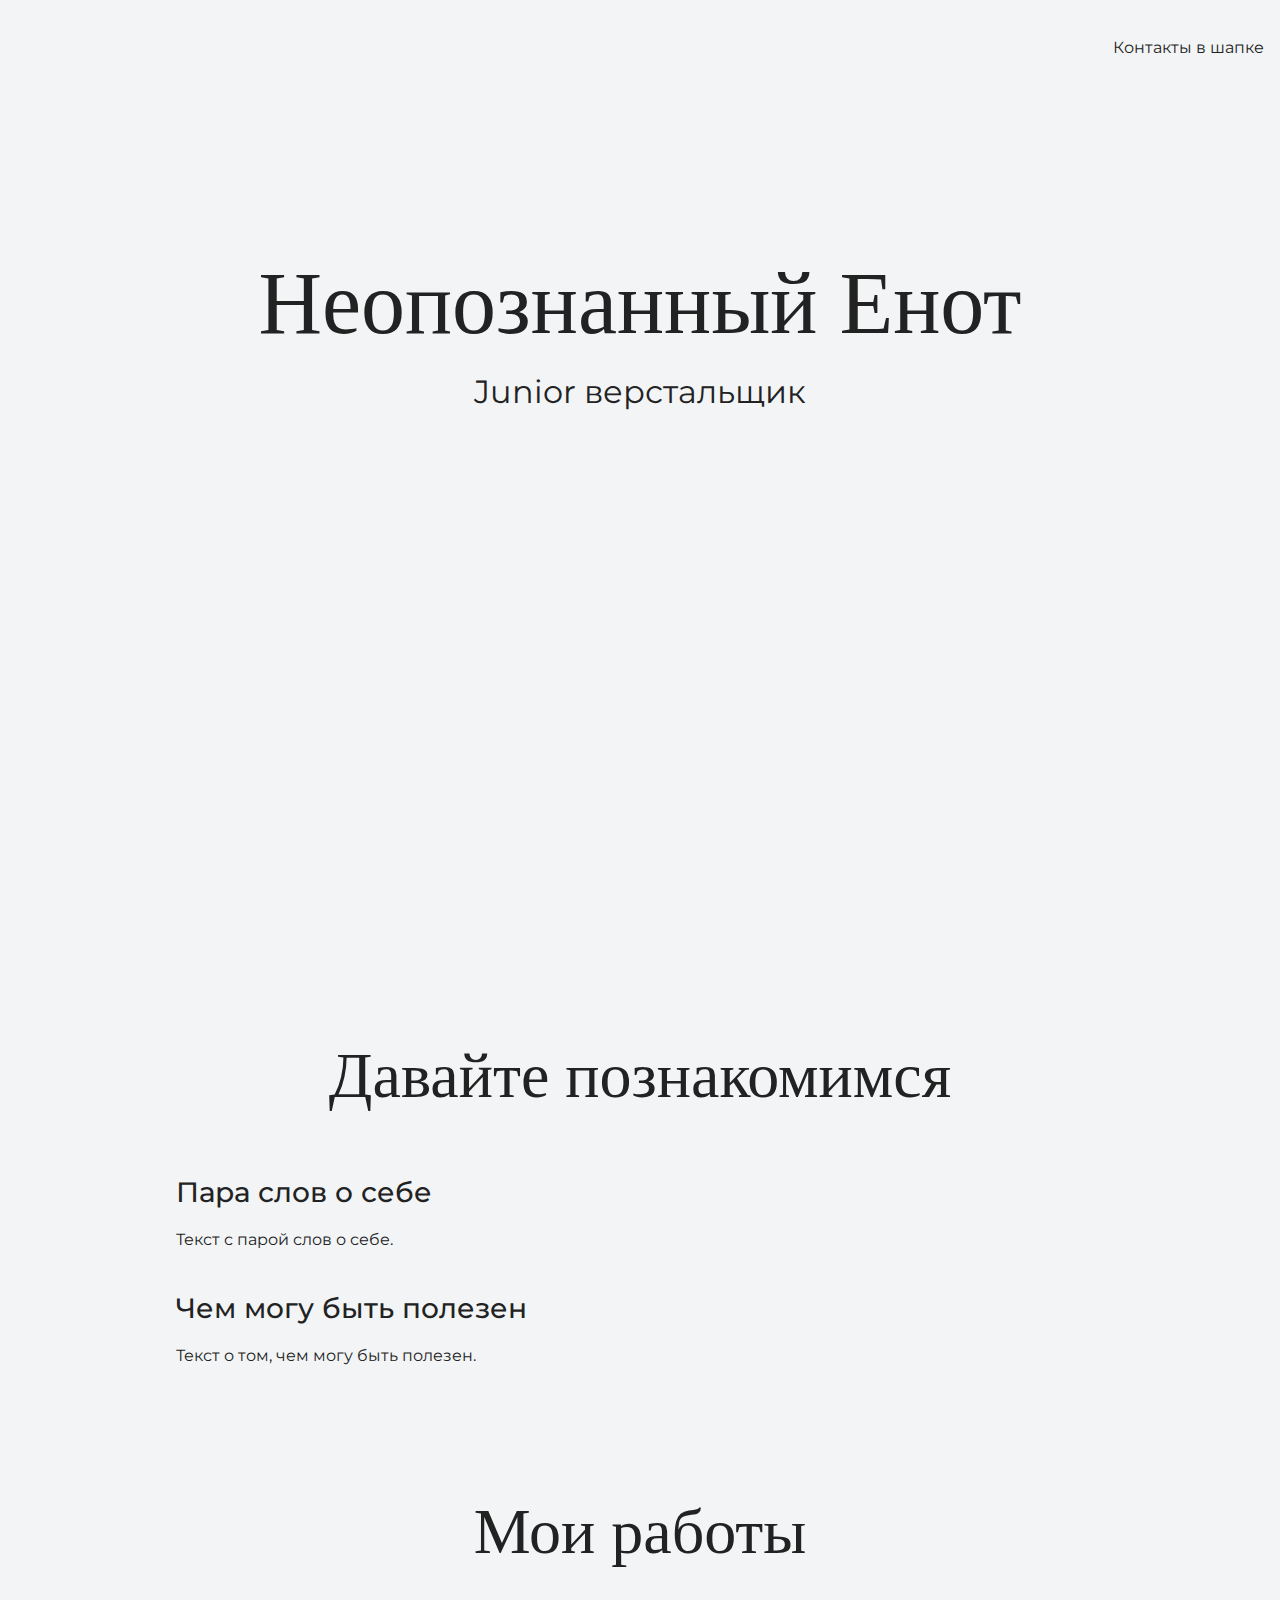
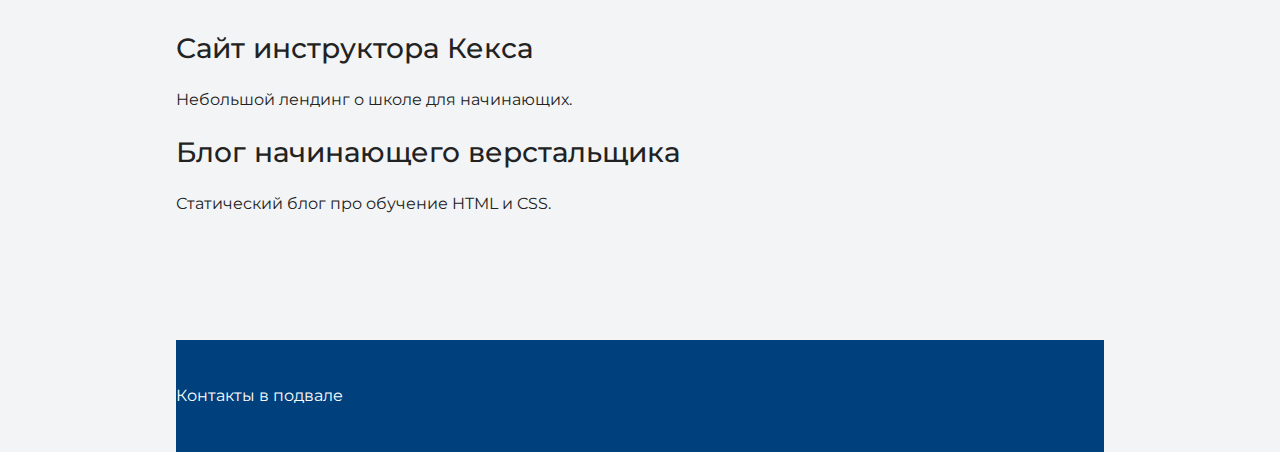
==== index.html @ fd1e77f4 "Закинул файлы" ====
<!DOCTYPE html>
<html lang="ru">
  <head>
	<link href="https://fonts.googleapis.com/css?family=Montserrat:400,500,700|Old+Standard+TT&display=swap&subset=cyrillic" rel="stylesheet">
    <meta charset="UTF-8">
    <link rel="stylesheet" href="style.css">
    <title>Портфолио Junior верстальщика</title>
  </head>

  <body>
    <header class="page-header">
	<div class="container">
      Контакты в шапке
    </div>
	</header>

    <section class="hero-image">
	<div class="container">
      <h1 class="heading">Неопознанный Енот</h1>
		<p>Junior верстальщик</p>
	  </div>
    </section>

    <section class="intro">
	<div class="container">
      <h2 class="subheading">Давайте познакомимся</h2>
		<h3>Пара слов о себе</h3>
			<p>Текст с парой слов о себе.</p>
		<h3>Чем могу быть полезен</h3>
			<p>Текст о том, чем могу быть полезен.</p>
    </div>
	</section>

    <section class="portfolio">
	<div class="container">
		<h2 class="subheading">Мои работы</h2>
	
		<h3>Сайт инструктора Кекса</h3>
		<p>Небольшой лендинг о школе для начинающих.</p>
	
		<h3>Блог начинающего верстальщика</h3>
		<p>Статический блог про обучение HTML и CSS.</p>
    </div>
	</section>

	<div class="container">
		<footer class="page-footer">
		Контакты в подвале
		</footer>
	</div>
  </body>
</html>
---- style.css ----
body {
  margin: 0;
  min-width: 960px;
  font-family: "Montserrat", "Helvetica", "Arial", sans-serif;
  font-size: 16px;
  line-height: 32px;
  color: #222222;
  background-color: #f2f4f6;
  background-image: url("img/hero-bg.jpg");
  background-repeat: no-repeat;
  background-position: top center;
}

.container {
  max-width: 928px;
  margin: 0 auto;
  padding: 0 16px;
}

.page-header {
  margin: 0 0 160px;
  padding: 32px 0 32px;
}

.page-header .container,
.page-footer .container {
  max-width: 1408px;
  text-align: right;
}

.page-header a {
  margin-left: 56px;
  color: #288be6;
  text-decoration: none;
  background-repeat: no-repeat;
  background-position: left;
}

.header-email {
  padding-left: 30px;
  background-image: url("img/icon-email-header.svg");
}

.header-phone {
  padding-left: 25px;
  background-image: url("img/icon-phone-header.svg");
}

.hero-image {
  margin-bottom: 620px;
}

.hero-image .container {
  max-width: 1408px;
  text-align: center;
}

.heading {
  margin: 0 0 16px;
  font-family: "Old Standard TT", "Times", "Times New Roman", serif;
  font-size: 88px;
  line-height: 96px;
  font-weight: 400;
}

.hero-image p {
  margin: 0;
  font-size: 32px;
  line-height: 48px;
}

.intro {
  margin: 0 0 120px;
}

.subheading {
  margin: 0 0 56px;
  font-family: "Old Standard TT", "Times", "Times New Roman", serif;
  font-size: 64px;
  line-height: 80px;
  font-weight: 400;
  text-align: center;
}

.user-image {
  margin: 0 0 32px;
  text-align: center;
}

.intro h3,
.portfolio h3 {
  margin: 0 0 12px;
  font-size: 28px;
  line-height: 40px;
  font-weight: 500;
}

.intro p {
  margin: 0 0 32px;
}

.skills-list {
  margin: 0;
  padding: 0;
}

.skills-list dt {
  padding-left: 32px;
  background-repeat: no-repeat;
  background-position: left;
}

.skill-html {
  background-image: url("img/icon-html.svg");
}

.skill-css {
  background-image: url("img/icon-css.svg");
}

.level {
  margin: 4px 0 16px;
  padding: 0;
  height: 14px;
  font-size: 0;
  background-color: #ffffff;
  border: 1px solid #86c3fa;
  border-radius: 8px;
}

.level div {
  margin: 1px;
  height: 12px;
  background-color: #288be6;
  border-radius: 6px;
}

.portfolio {
  margin: 0 0 120px;
}

.projects {
  margin: 0;
  padding: 0;
  list-style: none;
}

.projects li {
  margin: 0 0 80px;
}

.project-image {
  margin: 0 0 24px;
  text-align: center;
}

.projects p {
  margin: 0 0 24px;
}

.button {
  padding: 6px 20px;
  display: inline-block;
  vertical-align: baseline;
  text-decoration: none;
  text-transform: uppercase;
  border-radius: 4px;
  background-color: #288be6;
  color: #ffffff;
}

.page-footer {
  padding: 40px 0;
  background-color: #00417d;
  color: #ffffff;
}

.page-footer a {
  margin-left: 56px;
  color: inherit;
  text-decoration: none;
  background-repeat: no-repeat;
  background-position: left;
}

.footer-email {
  padding-left: 30px;
  background-image: url("img/icon-email-footer.svg");
}

.footer-phone {
  padding-left: 25px;
  background-image: url("img/icon-phone-footer.svg");
}
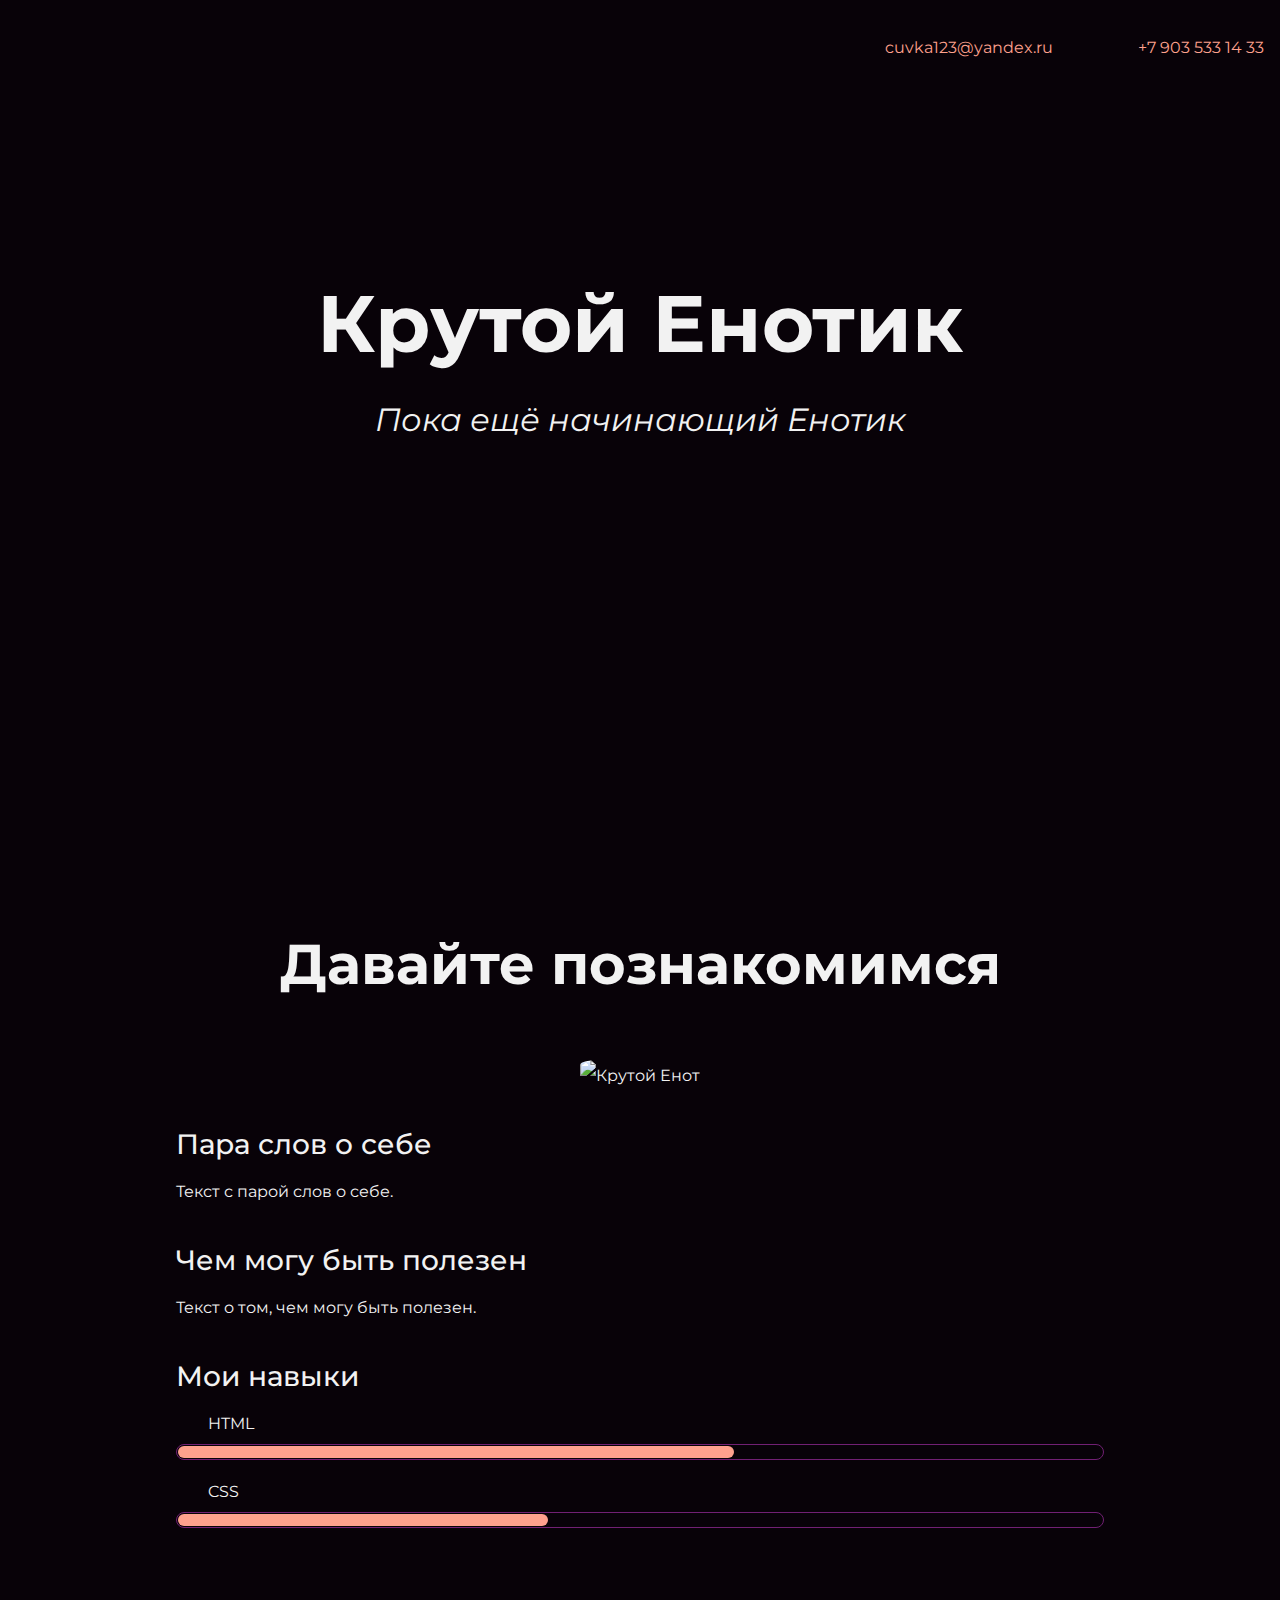
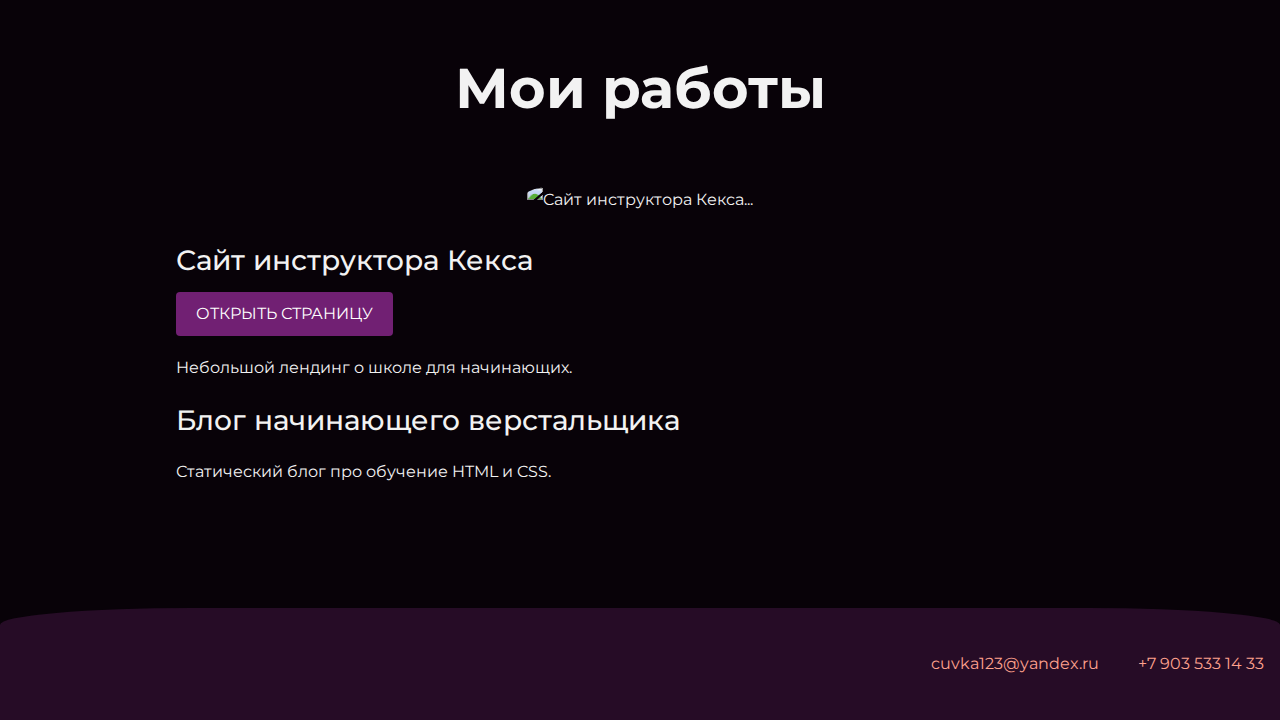
==== commit 67b0492e: "23" ====
--- a/index.html
+++ b/index.html
@@ -4,38 +4,63 @@
 	<link href="https://fonts.googleapis.com/css?family=Montserrat:400,500,700|Old+Standard+TT&display=swap&subset=cyrillic" rel="stylesheet">
     <meta charset="UTF-8">
     <link rel="stylesheet" href="style.css">
-    <title>Портфолио Junior верстальщика</title>
+    <title>Портфолио темного программиста</title>
   </head>
 
   <body>
     <header class="page-header">
-	<div class="container">
-      Контакты в шапке
-    </div>
+		<div class="container">
+			<a class="header-email" href="mailto:cuvka123@yandex.ru">cuvka123@yandex.ru</a>
+			<a class="header-phone" href="tel:+79035331433">+7 903 533 14 33</a>
+		</div>
 	</header>
 
     <section class="hero-image">
-	<div class="container">
-      <h1 class="heading">Неопознанный Енот</h1>
-		<p>Junior верстальщик</p>
-	  </div>
+		<div class="container">
+			<h1 class="heading">Крутой Енотик</h1>
+				<p><em>Пока ещё начинающий Енотик</em></p>
+		</div>
     </section>
 
     <section class="intro">
-	<div class="container">
-      <h2 class="subheading">Давайте познакомимся</h2>
-		<h3>Пара слов о себе</h3>
-			<p>Текст с парой слов о себе.</p>
-		<h3>Чем могу быть полезен</h3>
-			<p>Текст о том, чем могу быть полезен.</p>
-    </div>
+		<div class="container">
+			<h2 class="subheading">Давайте познакомимся</h2>
+			<figure class="user-image">
+				<!--Лучше всегда указывать реальный размер фото, чтобы браузер быстрее прогружал элемент (фото).-->
+				<img src="files/i.jpg" width="836" height="720" alt="Крутой Енот" style="border-radius: 15%;"> 
+			</figure>
+				
+			<div>
+				<h3>Пара слов о себе</h3>
+					<p>Текст с парой слов о себе.</p>
+			</div>
+			
+			<div>
+				<h3>Чем могу быть полезен</h3>
+					<p>Текст о том, чем могу быть полезен.</p>
+			</div>
+			
+			<div class="skills"> 
+				<h3> Мои навыки</h3>
+				<dl class="skills-list">
+					<dt class="skill-html">HTML</dt>
+						<dd class="level"><div style="width: 60%";>60%</div></dd>
+					<dt class="skill-css">CSS</dt>
+						<dd class="level"><div style="width: 40%;">40%</div></dd>
+				</dl>
+			</div>
+		</div>
 	</section>
 
     <section class="portfolio">
 	<div class="container">
 		<h2 class="subheading">Мои работы</h2>
+		<figure class="project-image">
+		<img src="files/project.jpg" width="928" height="536" style="border-radius: 30%" alt="Cайт инструктора Кекса...">
+		</figure>
 	
 		<h3>Сайт инструктора Кекса</h3>
+		<a class="button" href="source/project/index.html">Открыть страницу</a>
 		<p>Небольшой лендинг о школе для начинающих.</p>
 	
 		<h3>Блог начинающего верстальщика</h3>
@@ -43,10 +68,13 @@
     </div>
 	</section>
 
-	<div class="container">
+	<div class="container-footer">
 		<footer class="page-footer">
-		Контакты в подвале
+		<div class="container">
+		<a class="footer-email" href="mailto:cuvka123@yandex.ru">cuvka123@yandex.ru</a>
+		<a class="footer-phone" href="tel:+79035331433">+7 903 533 14 33</a>
 		</footer>
+		</div>
 	</div>
   </body>
-</html>+</html>
--- a/style.css
+++ b/style.css
@@ -4,8 +4,8 @@
   font-family: "Montserrat", "Helvetica", "Arial", sans-serif;
   font-size: 16px;
   line-height: 32px;
-  color: #222222;
-  background-color: #f2f4f6;
+  color: #f2f2f2;
+  background-color: #080208;
   background-image: url("img/hero-bg.jpg");
   background-repeat: no-repeat;
   background-position: top center;
@@ -17,8 +17,14 @@
   padding: 0 16px;
 }
 
+.container-footer {
+  max-width: 3600px;
+  margin: 0 auto;
+  padding: 0px;
+}
+
 .page-header {
-  margin: 0 0 160px;
+  margin: 0 0 180px;
   padding: 32px 0 32px;
 }
 
@@ -30,7 +36,7 @@
 
 .page-header a {
   margin-left: 56px;
-  color: #288be6;
+  color: #fea18d;
   text-decoration: none;
   background-repeat: no-repeat;
   background-position: left;
@@ -38,16 +44,16 @@
 
 .header-email {
   padding-left: 30px;
-  background-image: url("img/icon-email-header.svg");
+  background-image: url("img/icon-email.svg");
 }
 
 .header-phone {
   padding-left: 25px;
-  background-image: url("img/icon-phone-header.svg");
+  background-image: url("img/icon-phone.svg");
 }
 
 .hero-image {
-  margin-bottom: 620px;
+  margin-bottom: 480px;
 }
 
 .hero-image .container {
@@ -56,11 +62,9 @@
 }
 
 .heading {
-  margin: 0 0 16px;
-  font-family: "Old Standard TT", "Times", "Times New Roman", serif;
-  font-size: 88px;
+  margin: 0 0 24px;
+  font-size: 80px;
   line-height: 96px;
-  font-weight: 400;
 }
 
 .hero-image p {
@@ -75,10 +79,8 @@
 
 .subheading {
   margin: 0 0 56px;
-  font-family: "Old Standard TT", "Times", "Times New Roman", serif;
-  font-size: 64px;
+  font-size: 56px;
   line-height: 80px;
-  font-weight: 400;
   text-align: center;
 }
 
@@ -123,15 +125,15 @@
   padding: 0;
   height: 14px;
   font-size: 0;
-  background-color: #ffffff;
-  border: 1px solid #86c3fa;
+  background-color: #080208;
+  border: 1px solid #712073;
   border-radius: 8px;
 }
 
 .level div {
   margin: 1px;
   height: 12px;
-  background-color: #288be6;
+  background-color: #fea18d;
   border-radius: 6px;
 }
 
@@ -165,19 +167,20 @@
   text-decoration: none;
   text-transform: uppercase;
   border-radius: 4px;
-  background-color: #288be6;
+  background-color: #712073;
   color: #ffffff;
 }
 
 .page-footer {
   padding: 40px 0;
-  background-color: #00417d;
-  color: #ffffff;
+  background-color: #260c26;
+  border-top-left-radius: 15%;
+  border-top-right-radius: 15%;
 }
 
 .page-footer a {
-  margin-left: 56px;
-  color: inherit;
+  margin-left: 10px;
+  color: #fea18d;
   text-decoration: none;
   background-repeat: no-repeat;
   background-position: left;
@@ -185,10 +188,10 @@
 
 .footer-email {
   padding-left: 30px;
-  background-image: url("img/icon-email-footer.svg");
+  background-image: url("img/icon-email.svg");
 }
 
 .footer-phone {
   padding-left: 25px;
-  background-image: url("img/icon-phone-footer.svg");
-}+  background-image: url("img/icon-phone.svg");
+}
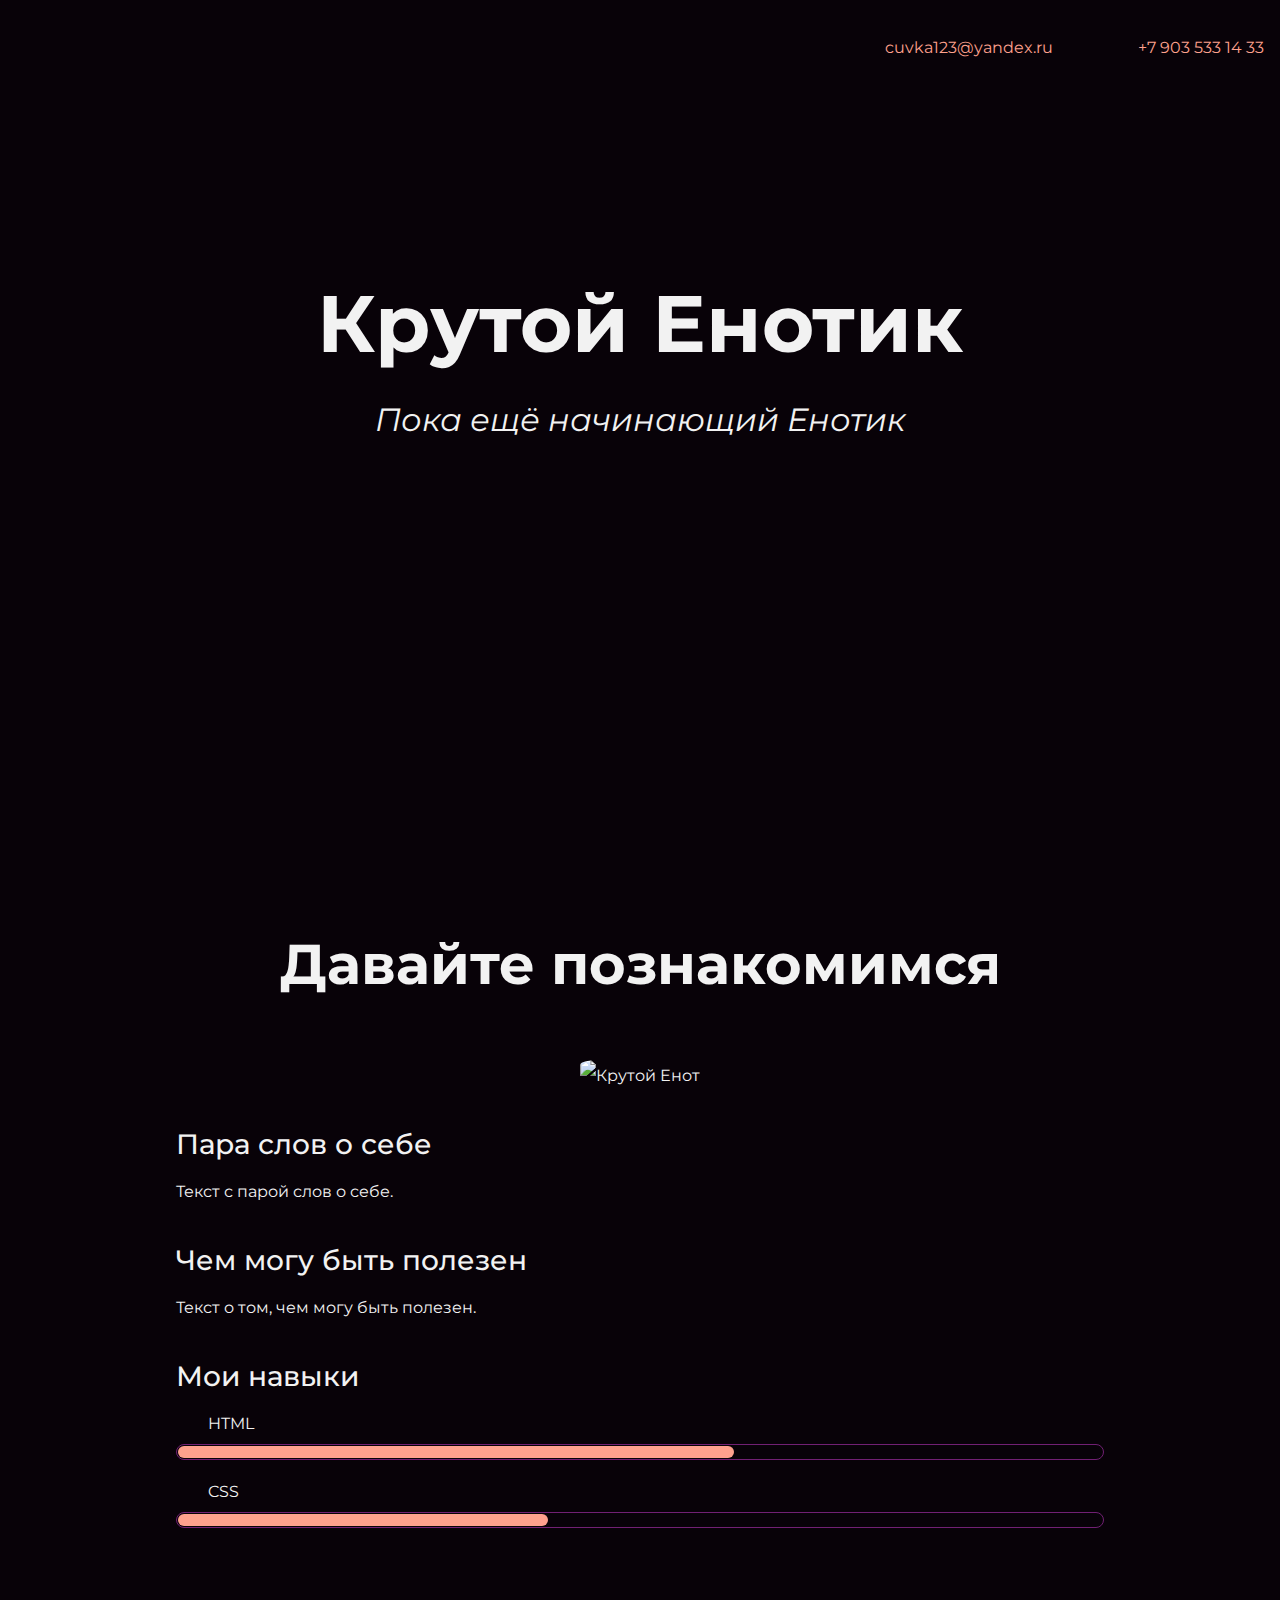
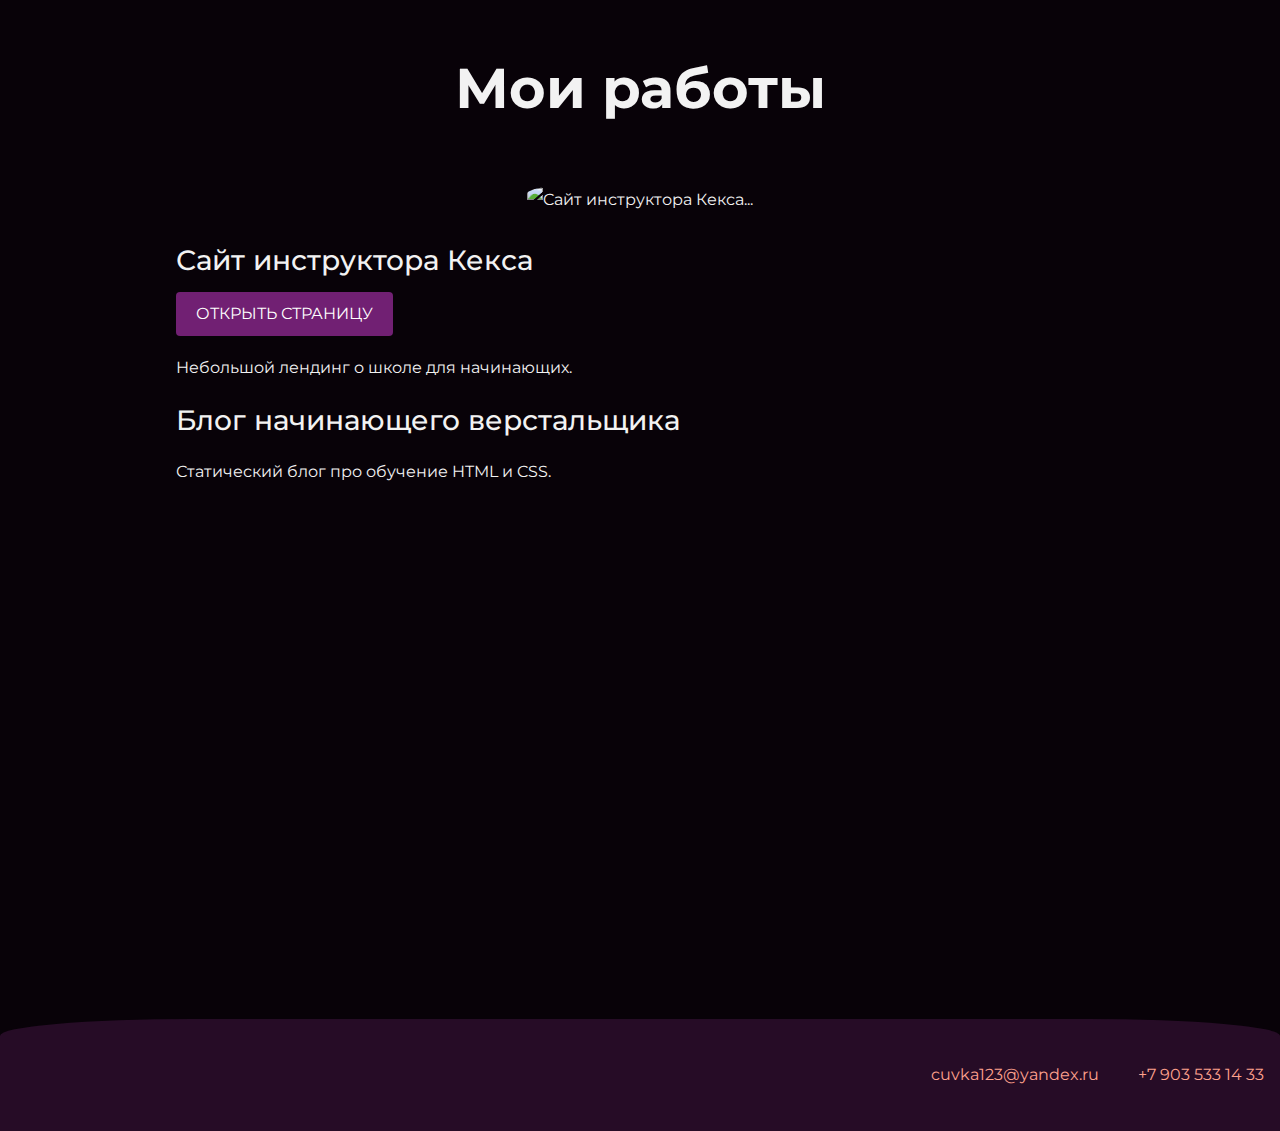
==== commit 816bc681: "1" ====
--- a/index.html
+++ b/index.html
@@ -56,7 +56,7 @@
 	<div class="container">
 		<h2 class="subheading">Мои работы</h2>
 		<figure class="project-image">
-		<img src="files/project.jpg" width="928" height="536" style="border-radius: 30%" alt="Cайт инструктора Кекса...">
+		<img src="files/project.jpg" width="728" height="436" style="border-radius: 30%" alt="Cайт инструктора Кекса...">
 		</figure>
 	
 		<h3>Сайт инструктора Кекса</h3>
@@ -68,6 +68,8 @@
     </div>
 	</section>
 
+	  <section><div><iframe src="https://coronavirus-monitor.ru/map" frameBorder="0" height="400" width="900" style="max-width: 100%;"></iframe></div></section>
+
 	<div class="container-footer">
 		<footer class="page-footer">
 		<div class="container">
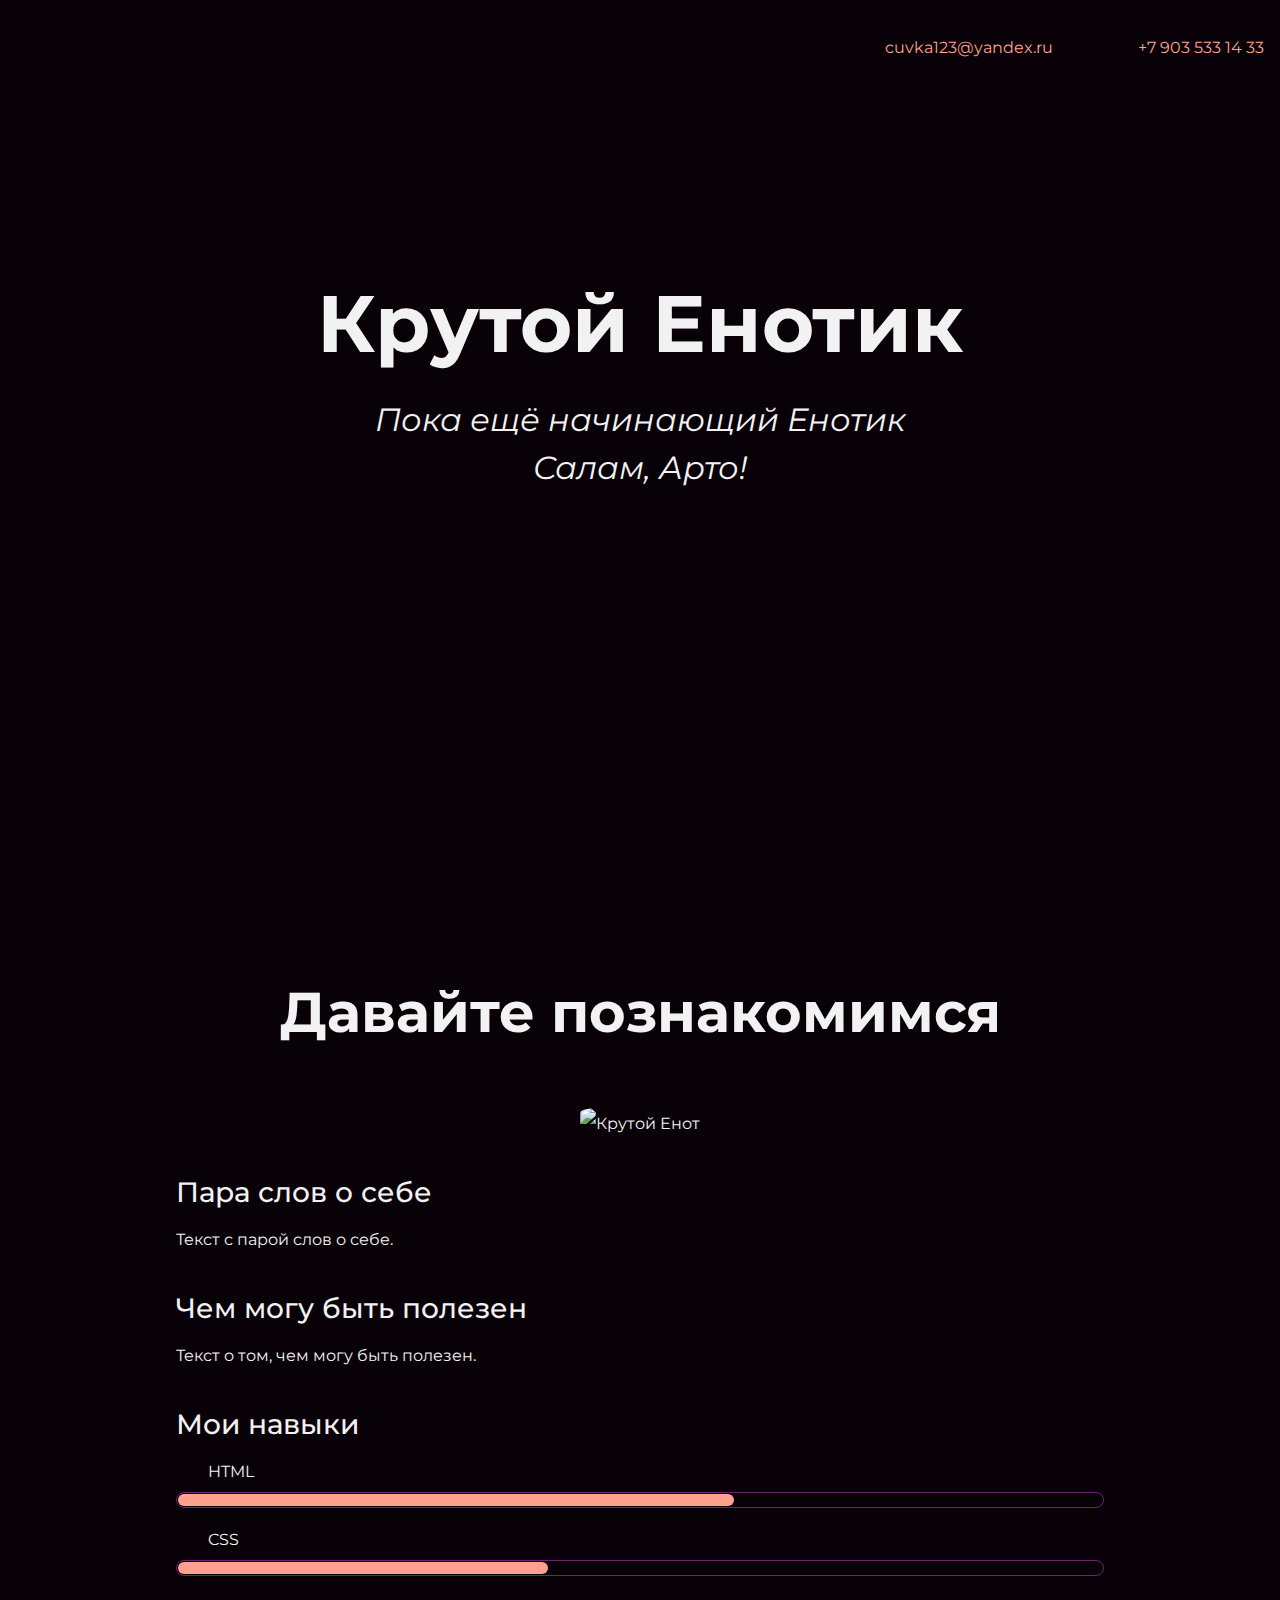
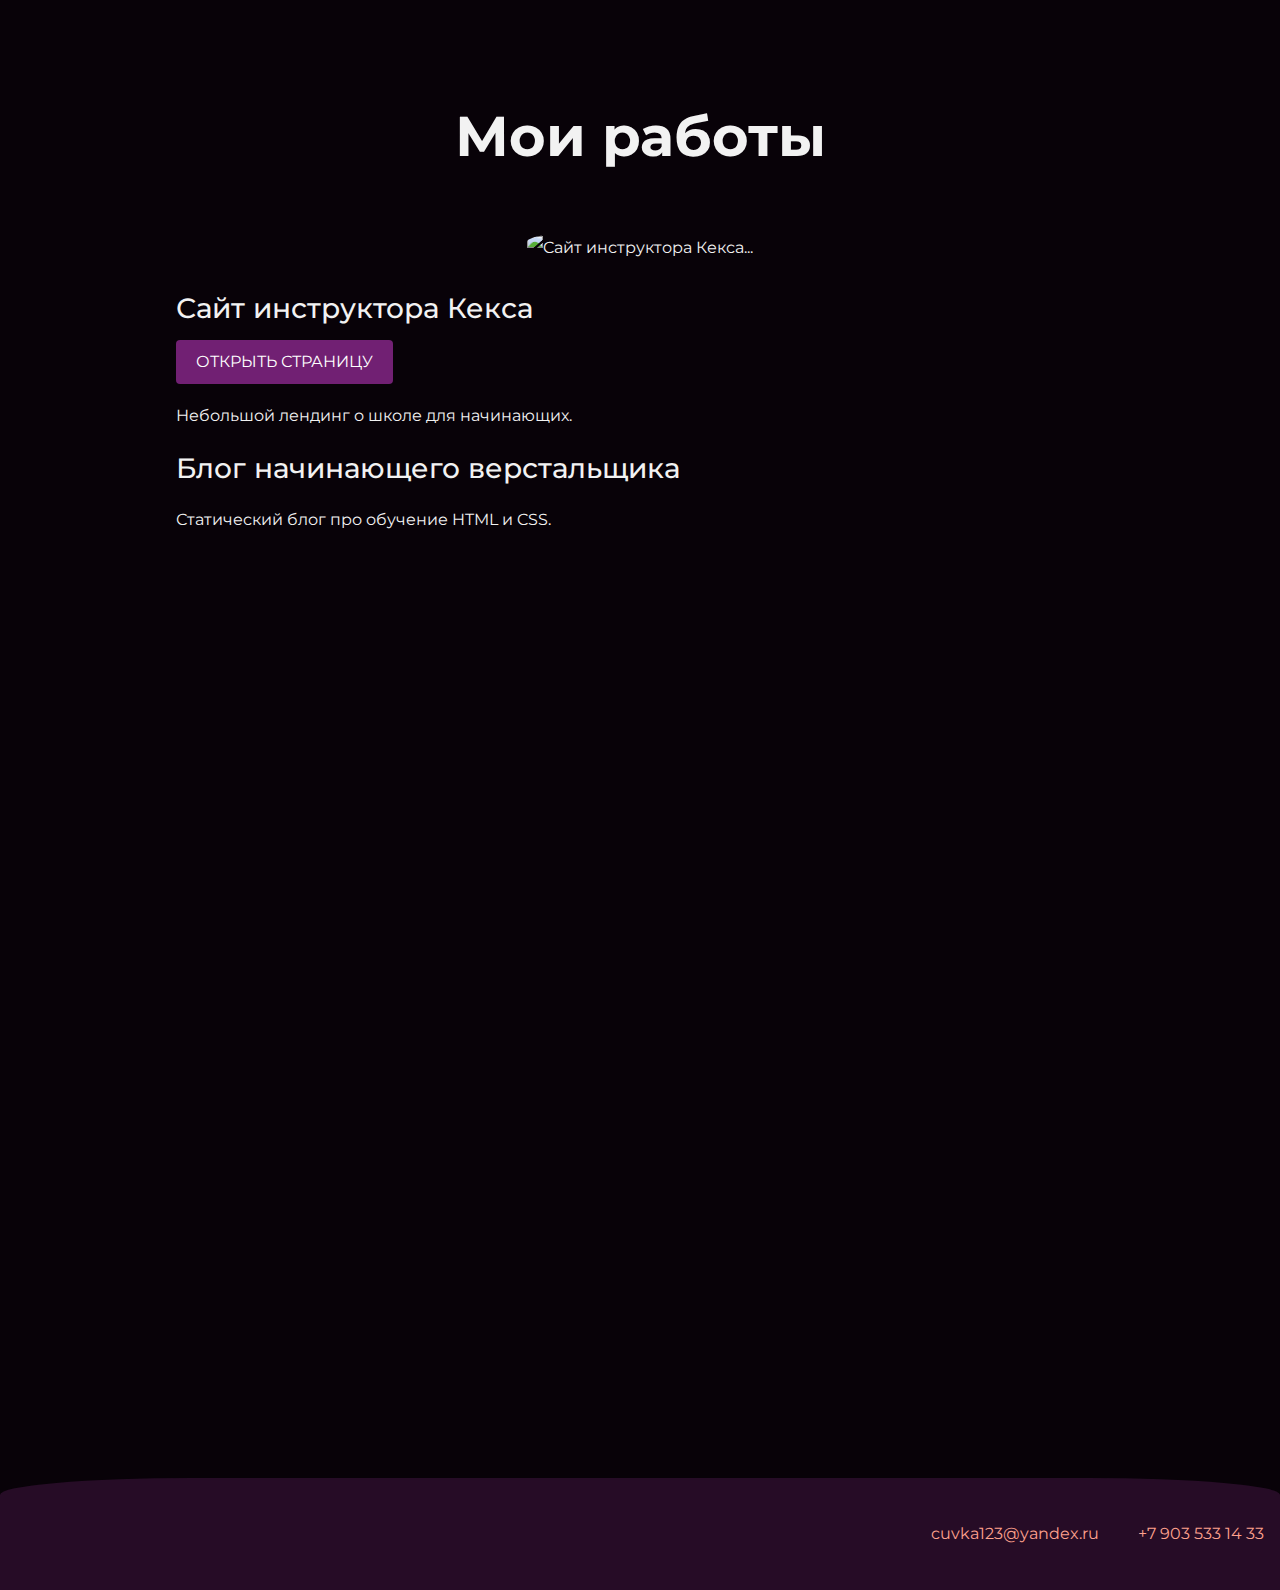
==== commit 3bc8705e: "Update index.html" ====
--- a/index.html
+++ b/index.html
@@ -19,6 +19,7 @@
 		<div class="container">
 			<h1 class="heading">Крутой Енотик</h1>
 				<p><em>Пока ещё начинающий Енотик</em></p>
+				<p><em>Салам, Арто!</em></p>
 		</div>
     </section>
 
@@ -69,7 +70,7 @@
 	</section>
 
 	  <section><div><iframe src="https://coronavirus-monitor.ru/map" frameBorder="0" height="400" width="900" style="max-width: 100%;"></iframe></div></section>
-
+	<iframe src="https://coronavirus-monitor.ru/map" frameBorder="0" height="400" width="900" style="max-width: 100%;"></iframe>
 	<div class="container-footer">
 		<footer class="page-footer">
 		<div class="container">
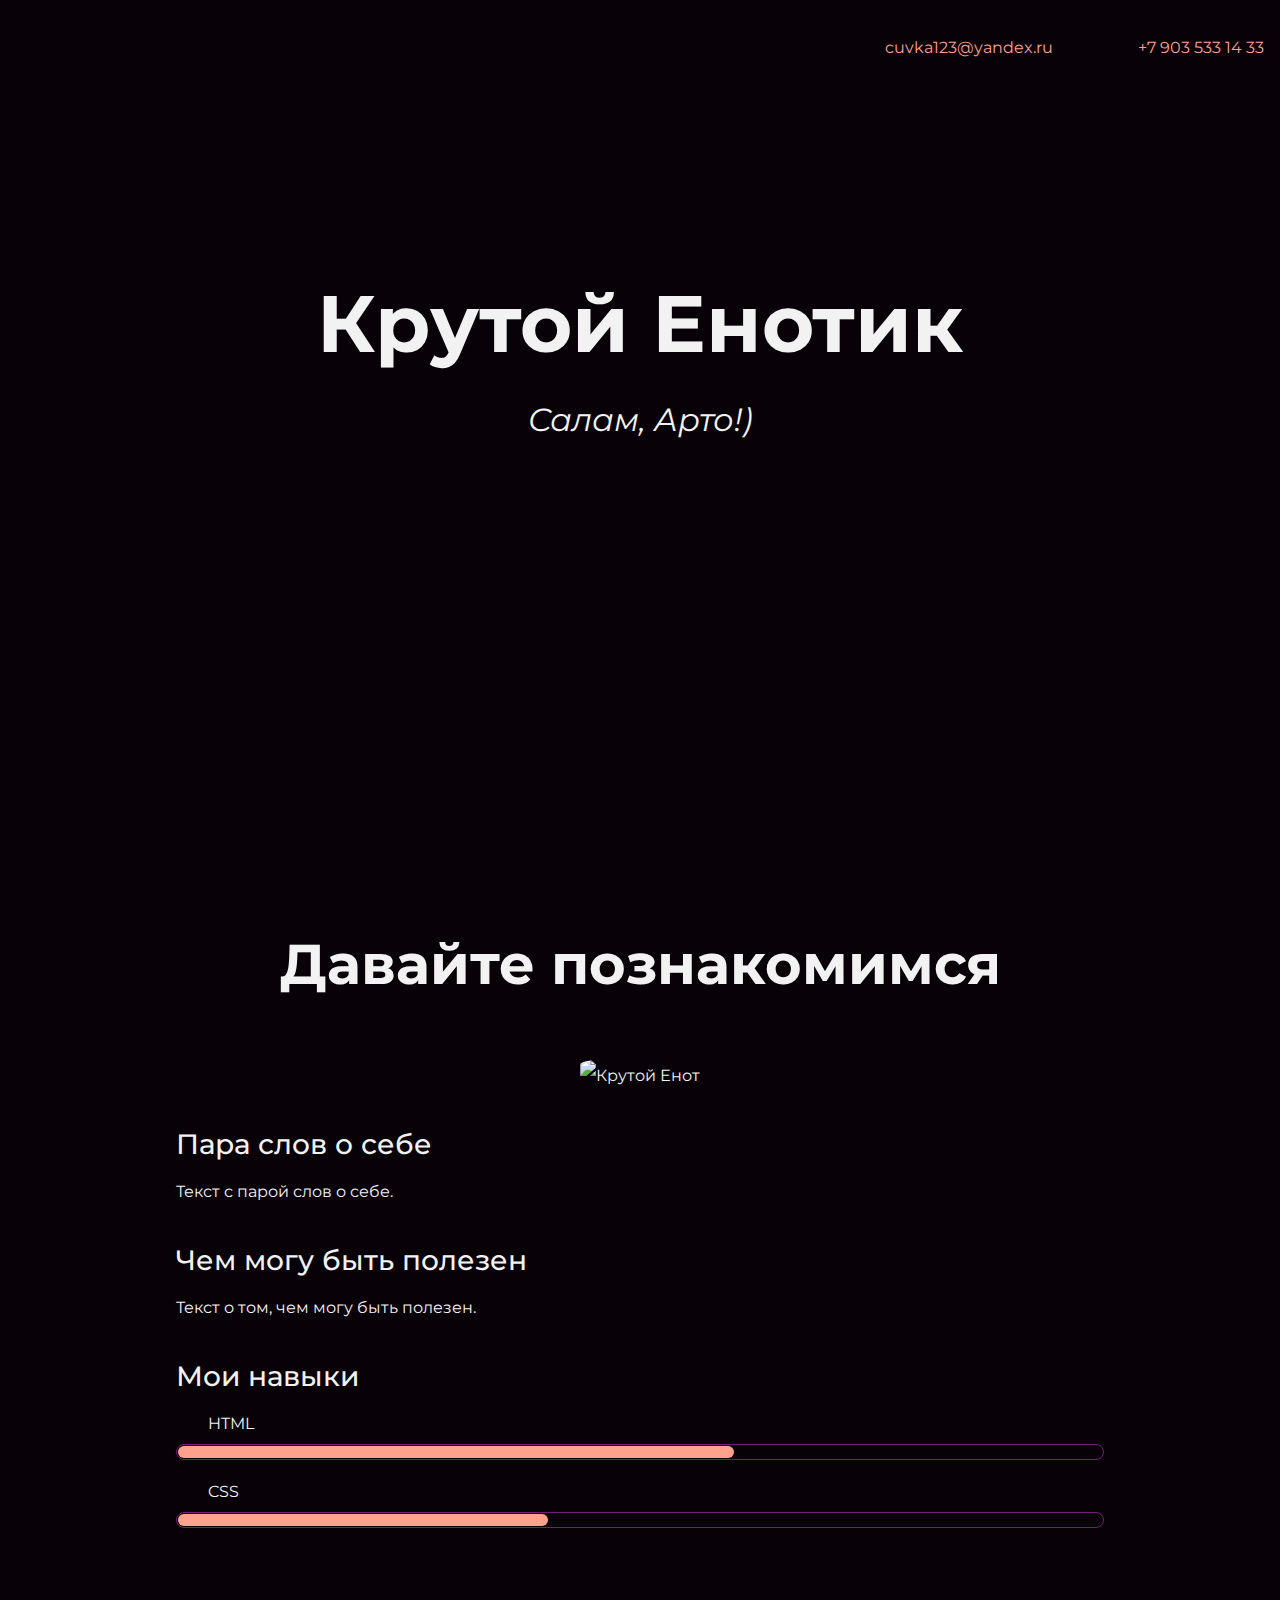
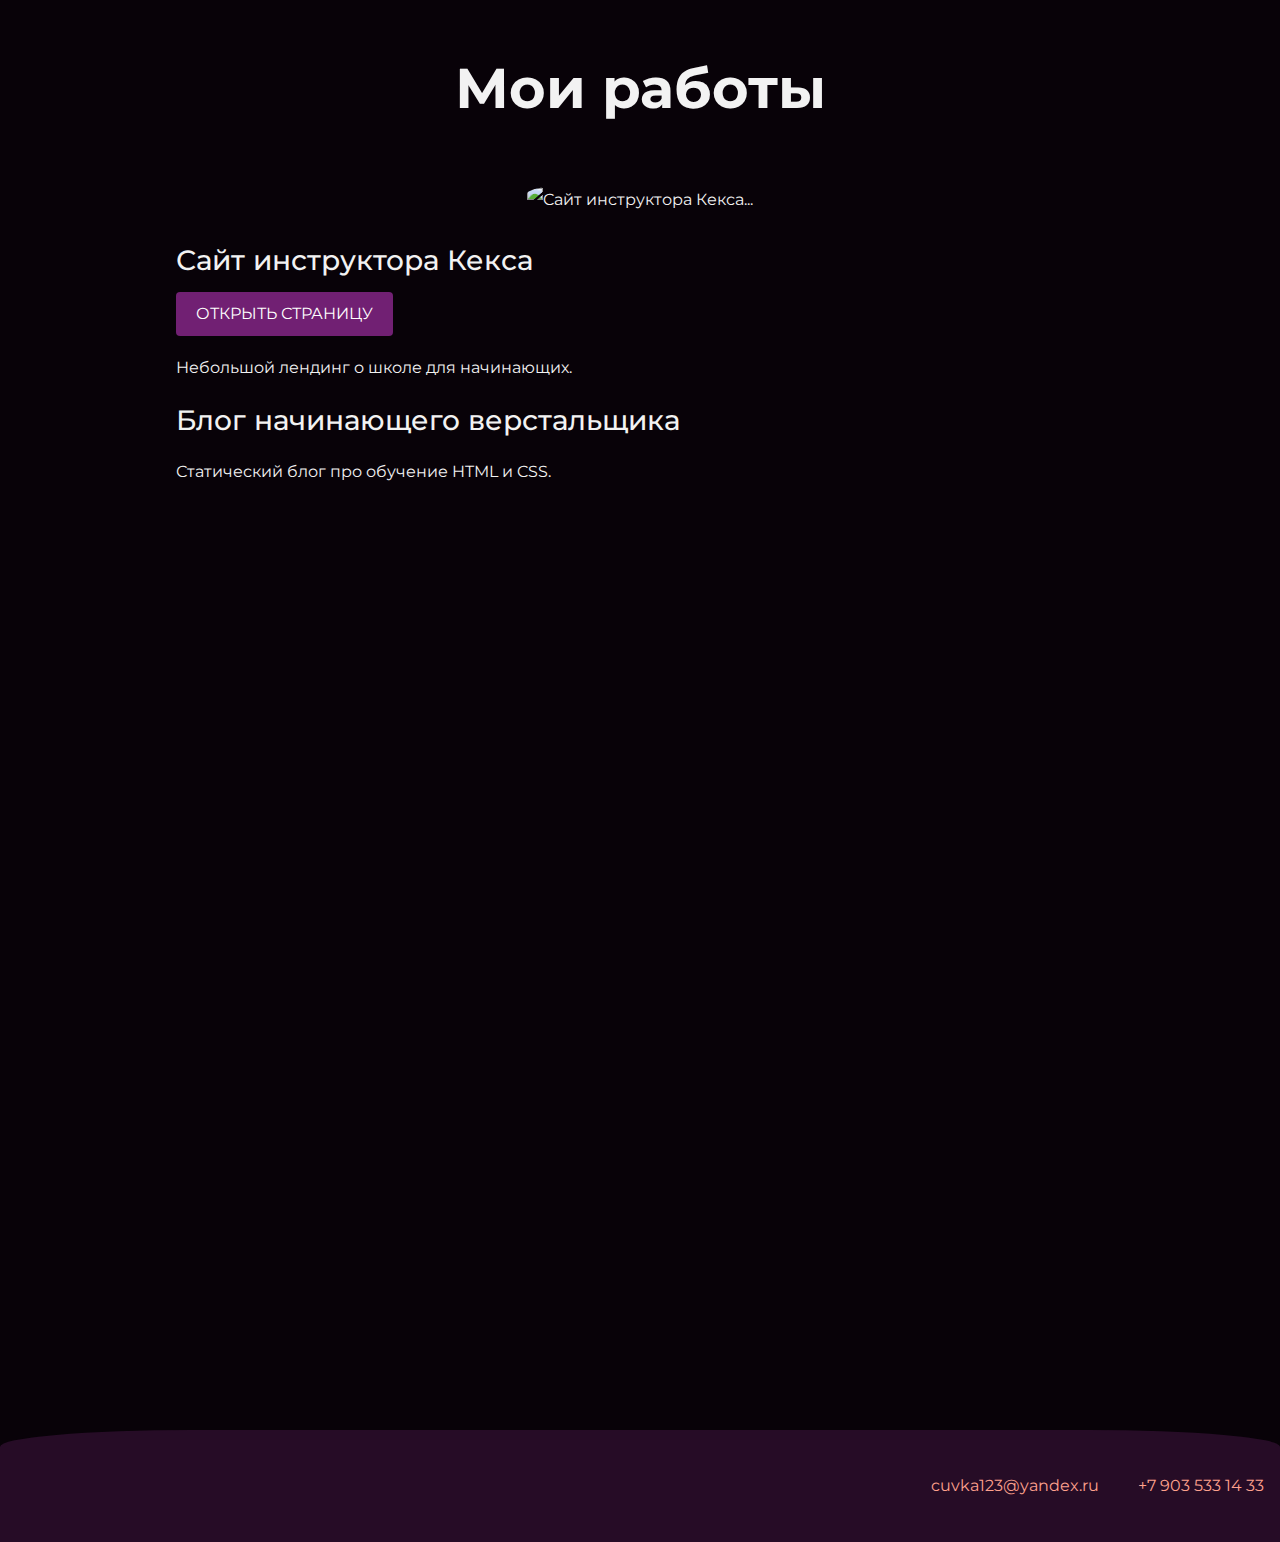
==== commit dcc6ea7f: "Update index.html" ====
--- a/index.html
+++ b/index.html
@@ -18,8 +18,7 @@
     <section class="hero-image">
 		<div class="container">
 			<h1 class="heading">Крутой Енотик</h1>
-				<p><em>Пока ещё начинающий Енотик</em></p>
-				<p><em>Салам, Арто!</em></p>
+				<p><em>Салам, Арто!)</em></p>
 		</div>
     </section>
 
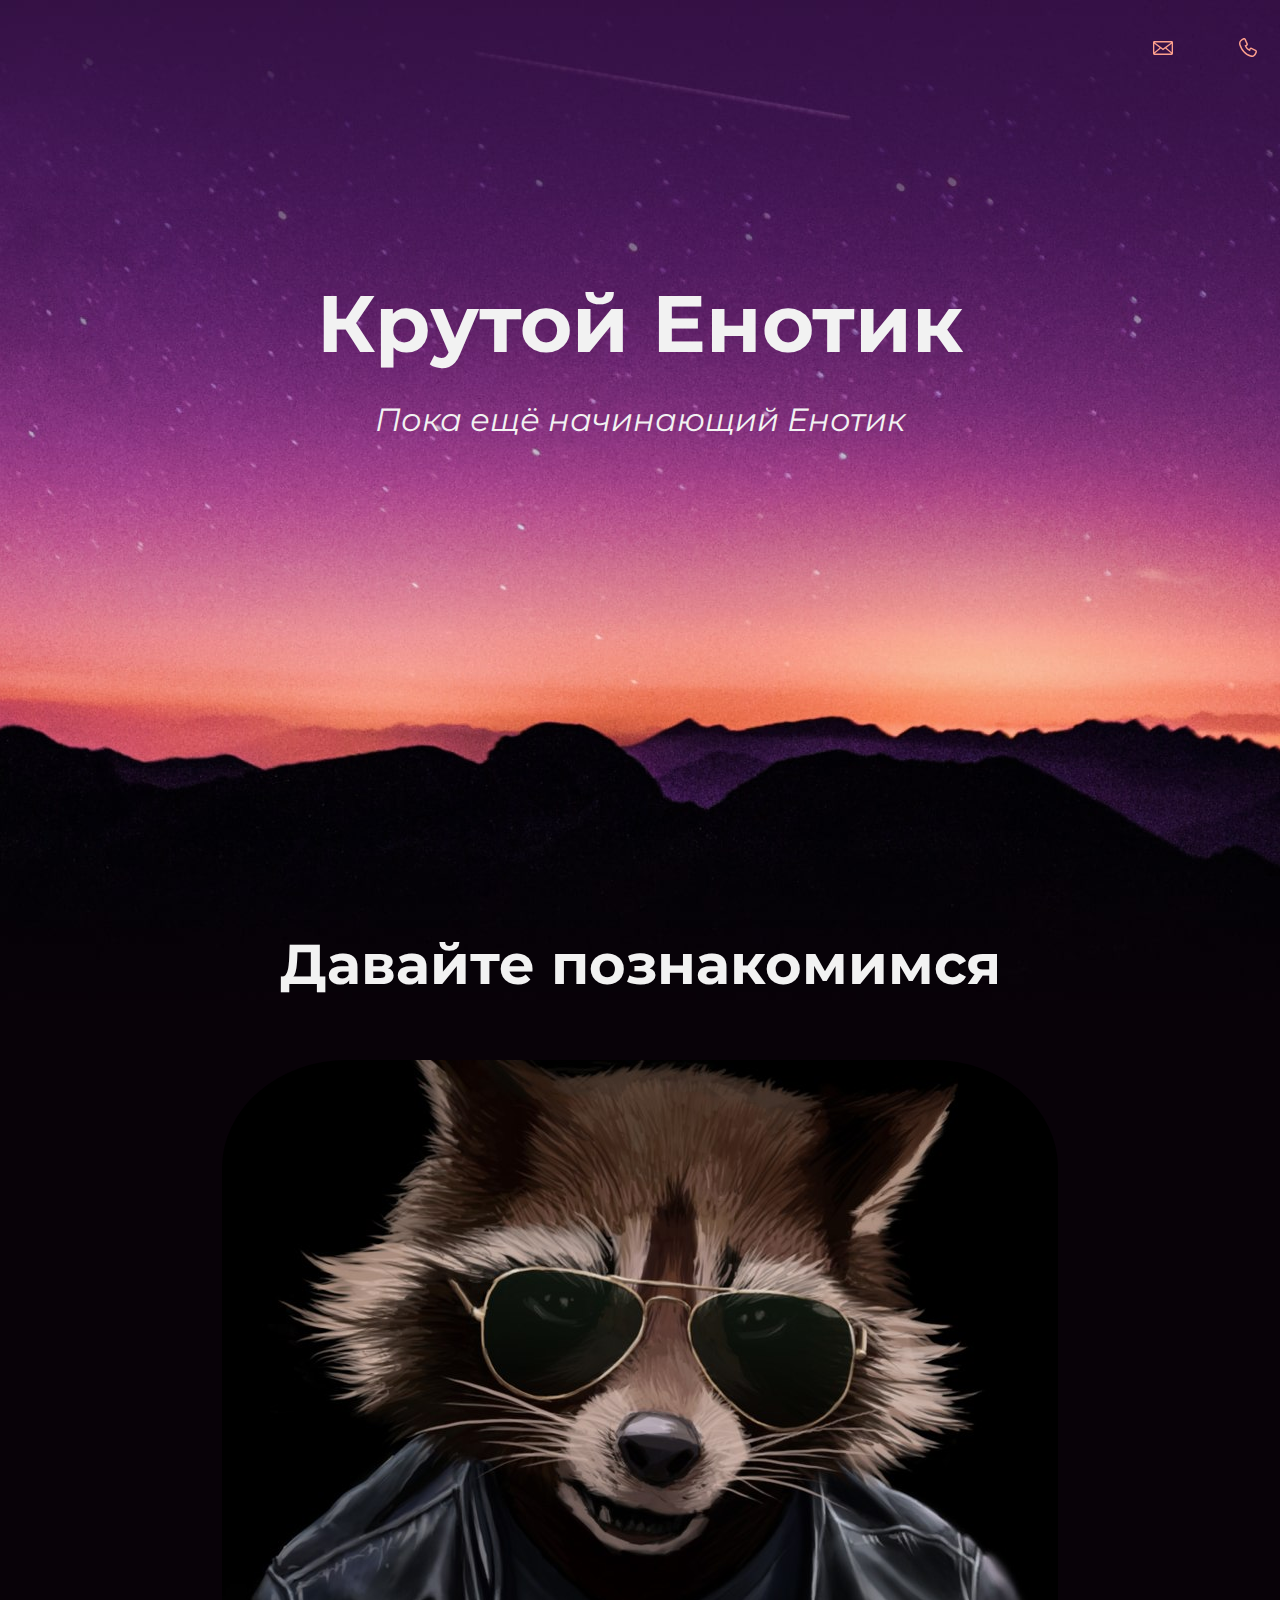
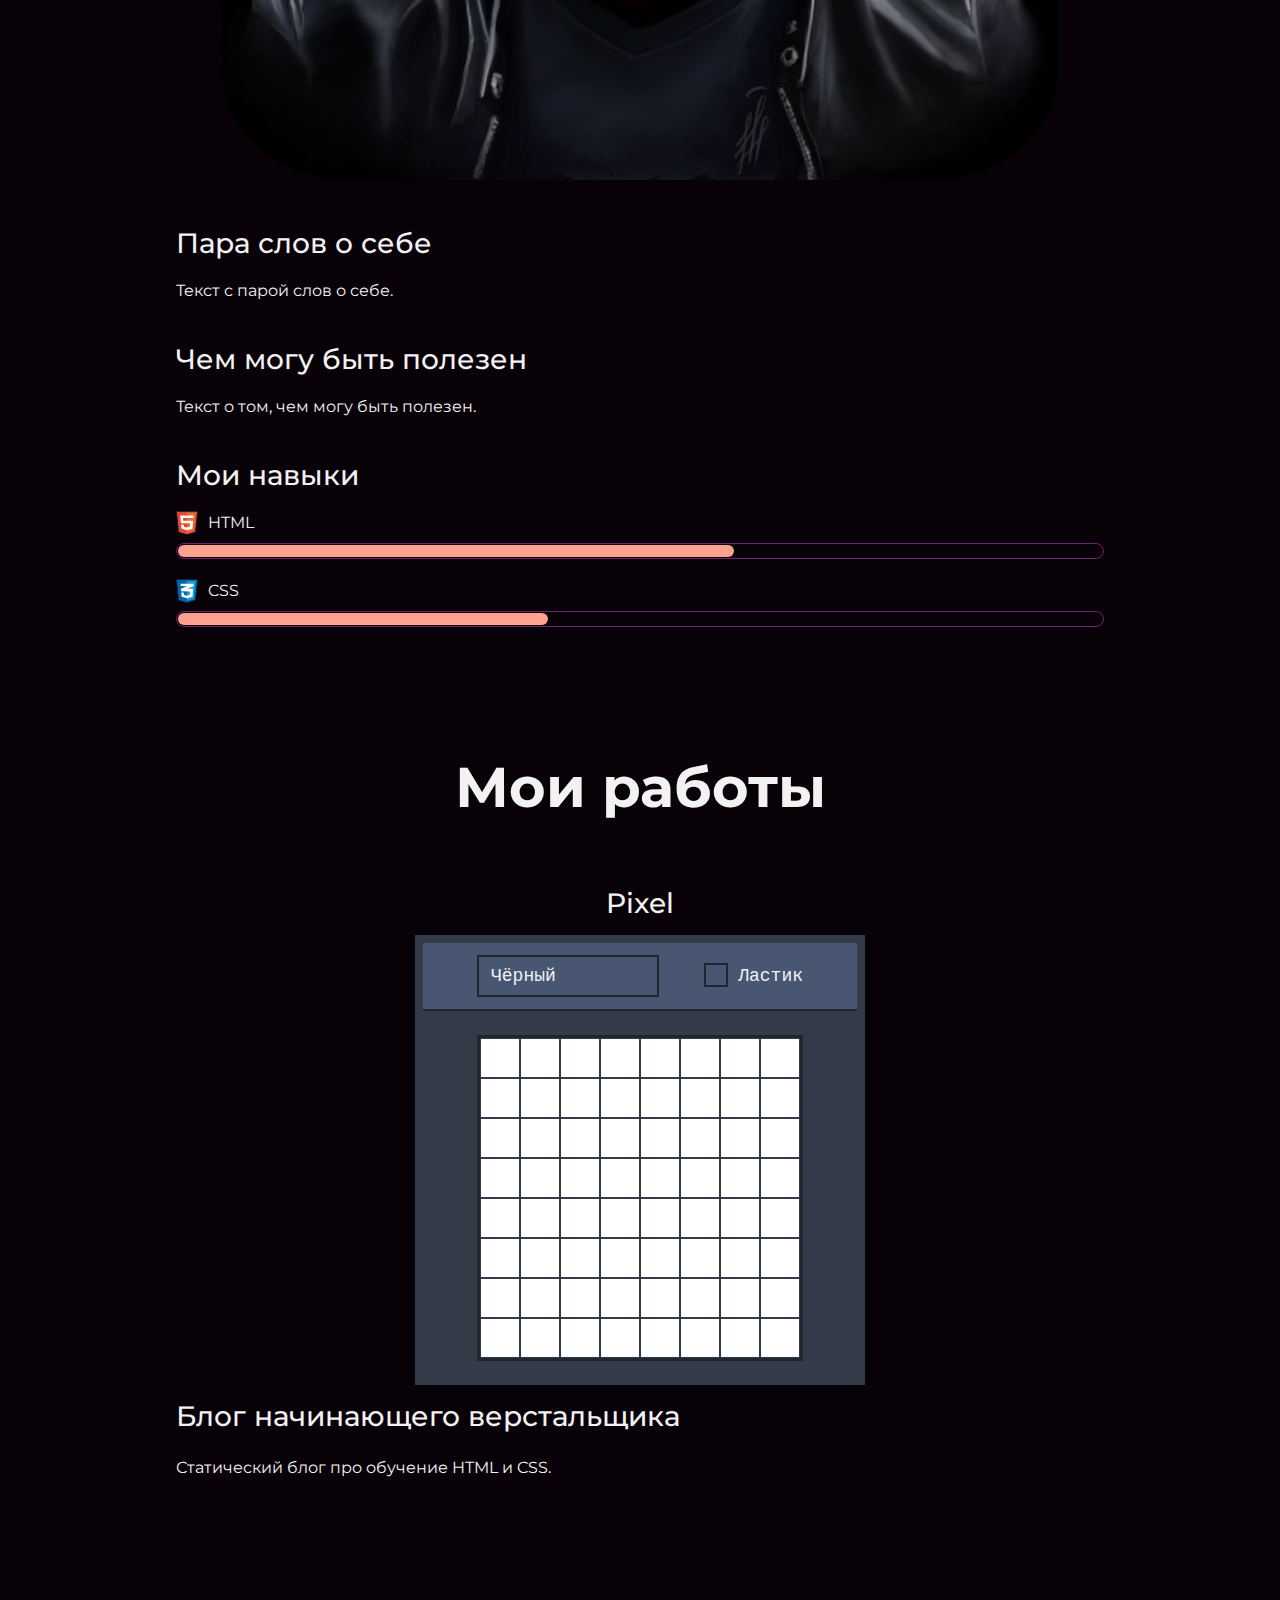
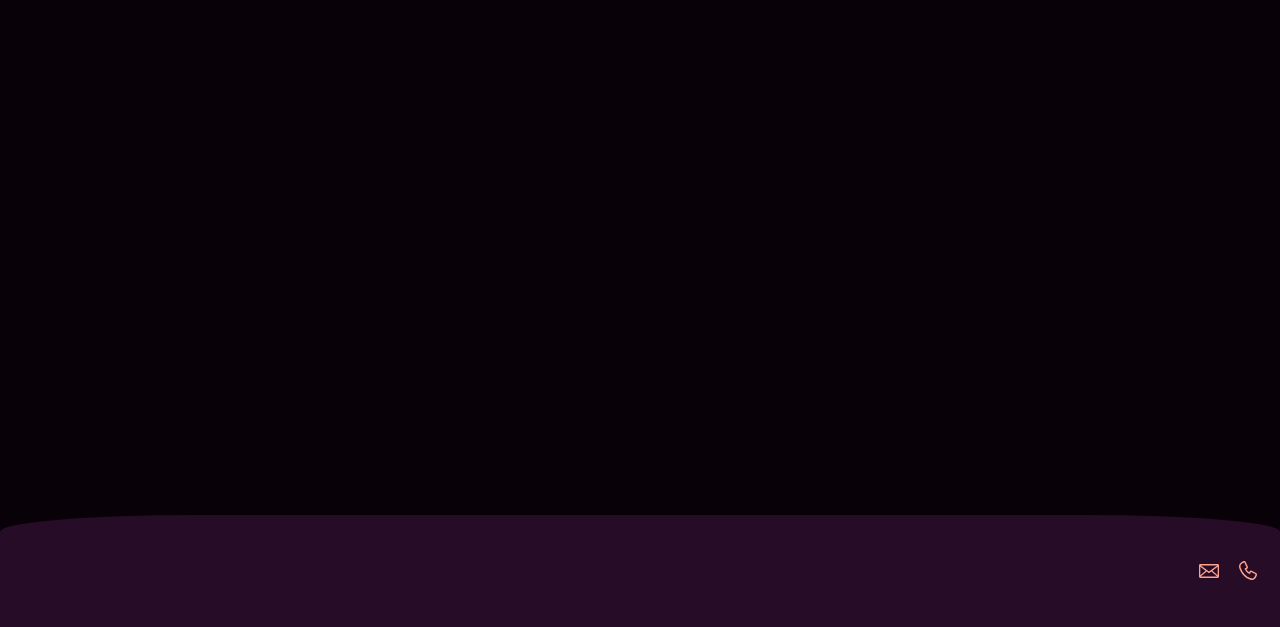
==== commit 7e5d9384: "1" ====
--- a/index.html
+++ b/index.html
@@ -10,15 +10,15 @@
   <body>
     <header class="page-header">
 		<div class="container">
-			<a class="header-email" href="mailto:cuvka123@yandex.ru">cuvka123@yandex.ru</a>
-			<a class="header-phone" href="tel:+79035331433">+7 903 533 14 33</a>
+			<a class="header-email" href="mailto:"></a>
+			<a class="header-phone" href="tel:"></a>
 		</div>
 	</header>
 
     <section class="hero-image">
 		<div class="container">
 			<h1 class="heading">Крутой Енотик</h1>
-				<p><em>Салам, Арто!)</em></p>
+				<p><em>Пока ещё начинающий Енотик</em></p>
 		</div>
     </section>
 
@@ -55,28 +55,32 @@
     <section class="portfolio">
 	<div class="container">
 		<h2 class="subheading">Мои работы</h2>
-		<figure class="project-image">
-		<img src="files/project.jpg" width="728" height="436" style="border-radius: 30%" alt="Cайт инструктора Кекса...">
-		</figure>
-	
-		<h3>Сайт инструктора Кекса</h3>
-		<a class="button" href="source/project/index.html">Открыть страницу</a>
-		<p>Небольшой лендинг о школе для начинающих.</p>
+
+		<h3 style='text-align: center'>Pixel</h3>
+			<center><iframe id="frame" src="source/kat/index.html" width="450" height="450" scrolling="no" frameborder="no"></iframe></center>
 	
 		<h3>Блог начинающего верстальщика</h3>
 		<p>Статический блог про обучение HTML и CSS.</p>
     </div>
 	</section>
-
-	  <section><div><iframe src="https://coronavirus-monitor.ru/map" frameBorder="0" height="400" width="900" style="max-width: 100%;"></iframe></div></section>
-	<iframe src="https://coronavirus-monitor.ru/map" frameBorder="0" height="400" width="900" style="max-width: 100%;"></iframe>
+	
+	<iframe src="https://coronavirus-monitor.ru/map" frameBorder="0" height="500" width="900" style="max-width: 100%;"></iframe>
+	
+	
+	<footer>
 	<div class="container-footer">
 		<footer class="page-footer">
 		<div class="container">
-		<a class="footer-email" href="mailto:cuvka123@yandex.ru">cuvka123@yandex.ru</a>
-		<a class="footer-phone" href="tel:+79035331433">+7 903 533 14 33</a>
+		<a class="footer-email" href="mailto:"></a>
+		<a class="footer-phone" href="tel:"></a>
 		</footer>
 		</div>
 	</div>
+	</footer>
+<button class="up-button " type="button">
+<span class="visually-hidden">↑</span>
+</button>
+<script src="up.js"></script>
+
   </body>
-</html>
+</html>--- a/style.css
+++ b/style.css
@@ -18,7 +18,7 @@
 }
 
 .container-footer {
-  max-width: 3600px;
+  max-width: 100%;
   margin: 0 auto;
   padding: 0px;
 }
@@ -195,3 +195,27 @@
   padding-left: 25px;
   background-image: url("img/icon-phone.svg");
 }
+
+.up-button {
+  position: fixed; /* фиксированная позиция */
+  color: #712073; /* цвет текста */
+  background-color: #fea18d; /* цвет заднего фона */
+  width: 64px;
+  height: 64px;
+  vertical-align: middle;
+  right: 20px; /* расстояние от правого края */
+  bottom: 30px; /* расстояние от нижнего края */
+  padding: 4px 10px; /* отступы до содержимого блока */
+  font-size: 36px; /* размер шрифта (иконки) */
+  border: 5px solid;
+  border-radius: 50%;
+  cursor: pointer; /* форма курсора */
+  display: none; /* не отображать элемент */
+  text-align: center; /*выравнивание содержимого элемента по центру */
+  	
+
+}
+
+.shown {
+  display: inline-block;
+}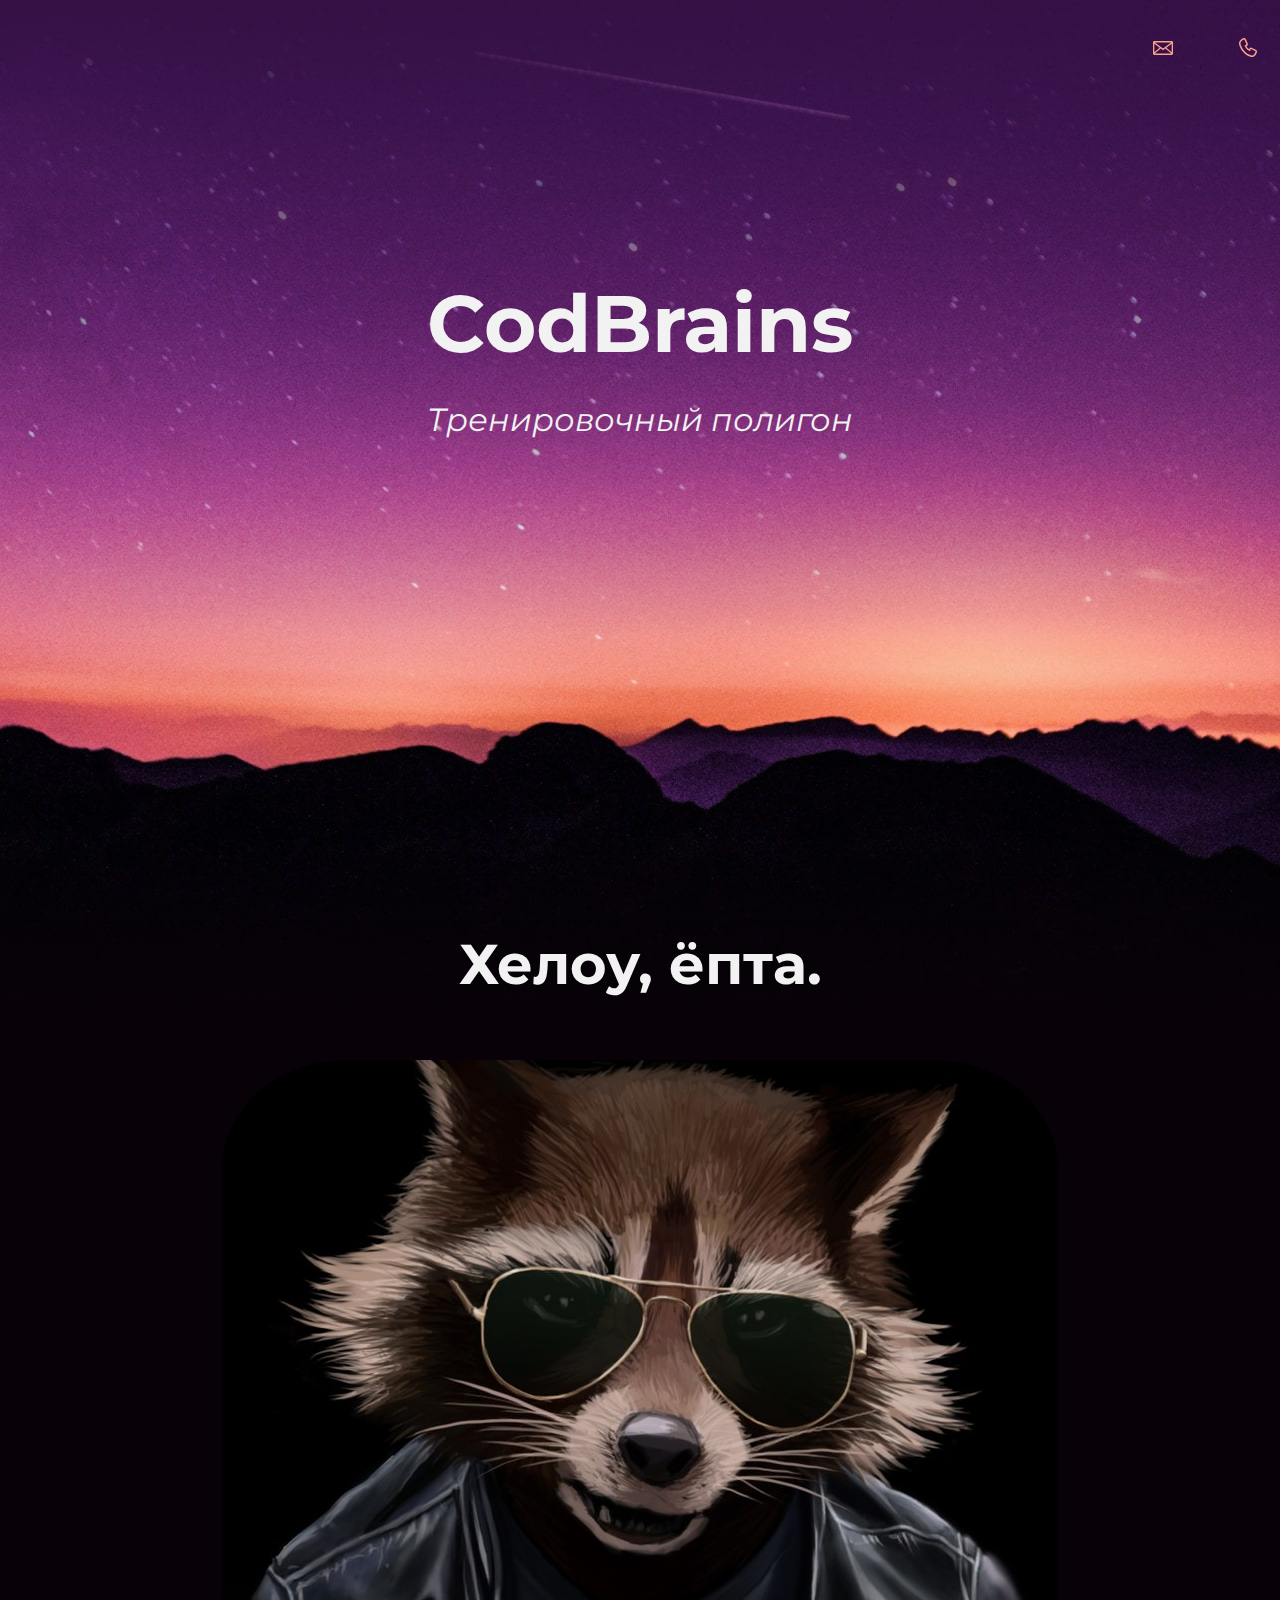
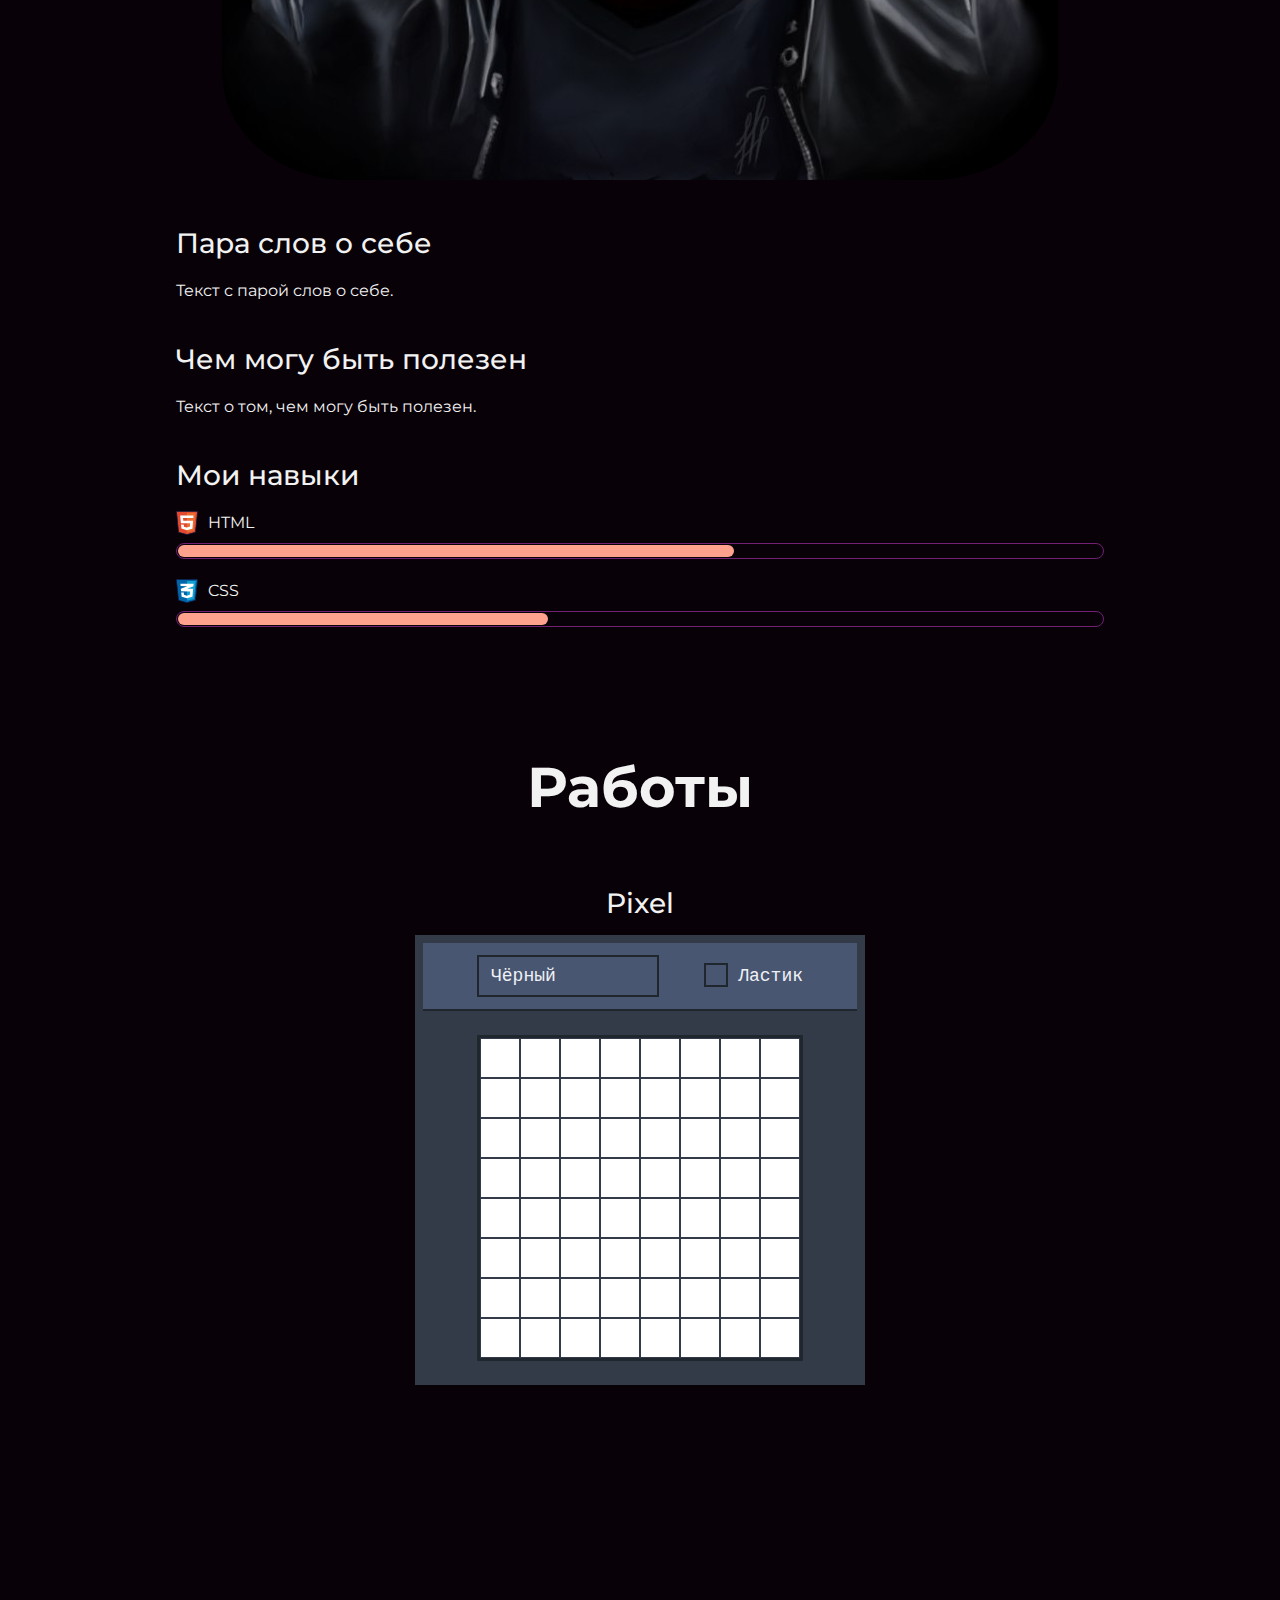
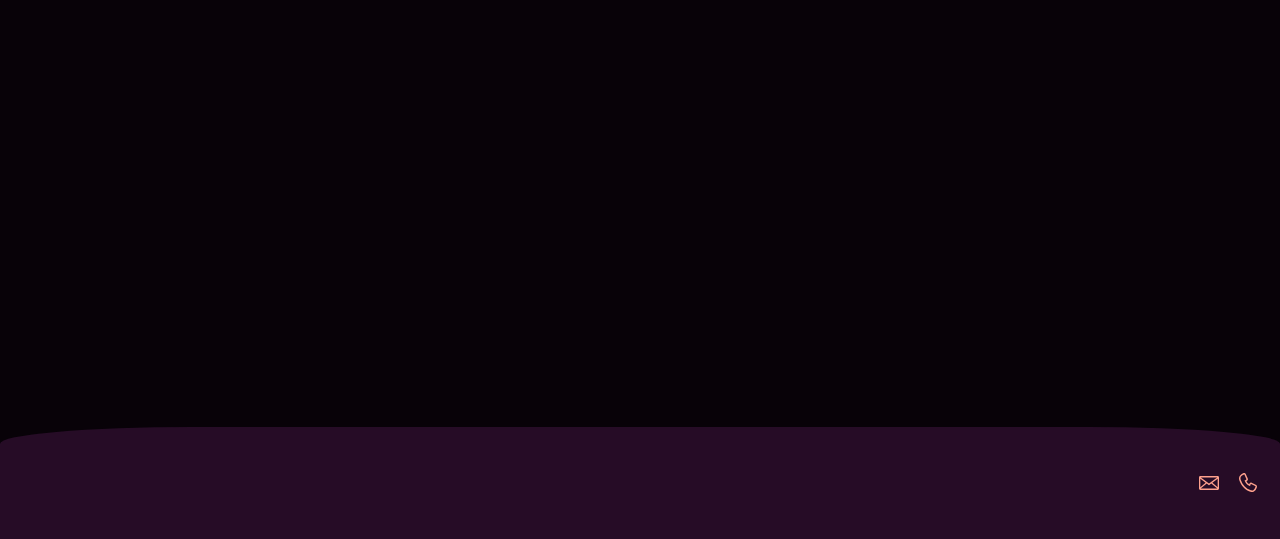
==== commit 7e849d68: "1" ====
--- a/index.html
+++ b/index.html
@@ -4,7 +4,7 @@
 	<link href="https://fonts.googleapis.com/css?family=Montserrat:400,500,700|Old+Standard+TT&display=swap&subset=cyrillic" rel="stylesheet">
     <meta charset="UTF-8">
     <link rel="stylesheet" href="style.css">
-    <title>Портфолио темного программиста</title>
+    <title>CodBrains - тренировочный полигон</title>
   </head>
 
   <body>
@@ -17,14 +17,14 @@
 
     <section class="hero-image">
 		<div class="container">
-			<h1 class="heading">Крутой Енотик</h1>
-				<p><em>Пока ещё начинающий Енотик</em></p>
+			<h1 class="heading">CodBrains</h1>
+				<p><em>Тренировочный полигон</em></p>
 		</div>
     </section>
 
     <section class="intro">
 		<div class="container">
-			<h2 class="subheading">Давайте познакомимся</h2>
+			<h2 class="subheading">Хелоу, ёпта.</h2>
 			<figure class="user-image">
 				<!--Лучше всегда указывать реальный размер фото, чтобы браузер быстрее прогружал элемент (фото).-->
 				<img src="files/i.jpg" width="836" height="720" alt="Крутой Енот" style="border-radius: 15%;"> 
@@ -54,17 +54,15 @@
 
     <section class="portfolio">
 	<div class="container">
-		<h2 class="subheading">Мои работы</h2>
-
+		<h2 class="subheading">Работы</h2>
+		
 		<h3 style='text-align: center'>Pixel</h3>
 			<center><iframe id="frame" src="source/kat/index.html" width="450" height="450" scrolling="no" frameborder="no"></iframe></center>
 	
-		<h3>Блог начинающего верстальщика</h3>
-		<p>Статический блог про обучение HTML и CSS.</p>
-    </div>
+    	</div>
 	</section>
 	
-	<iframe src="https://coronavirus-monitor.ru/map" frameBorder="0" height="500" width="900" style="max-width: 100%;"></iframe>
+			<center><iframe src="https://coronavirus-monitor.ru/map" frameBorder="0" height="500" width="900" style="max-width: 100%;"></iframe></center>
 	
 	
 	<footer>
@@ -83,4 +81,4 @@
 <script src="up.js"></script>
 
   </body>
-</html>+</html>
